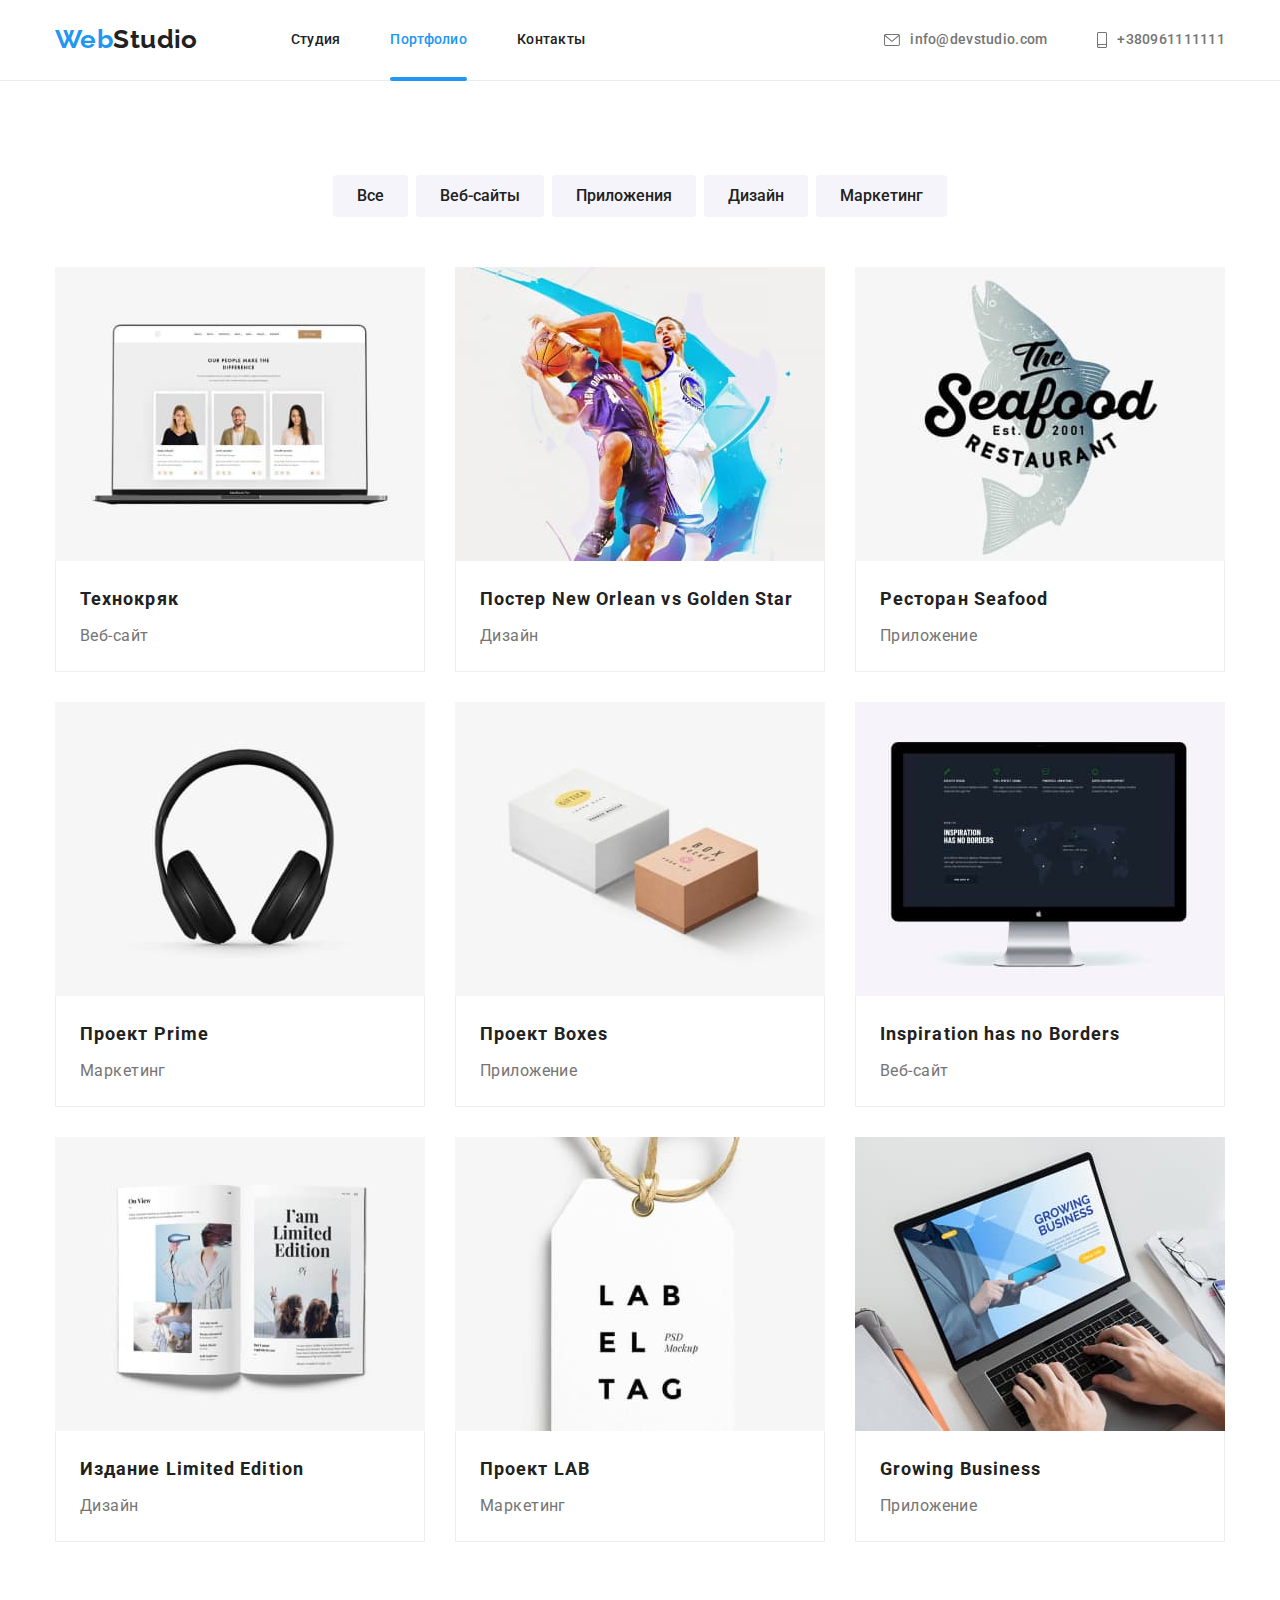
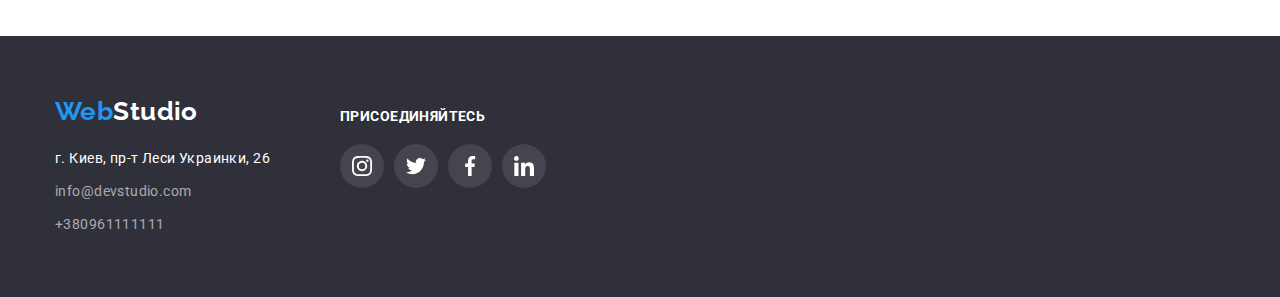
==== portfolio.html @ 21a15780 "add line-nav" ====
<!DOCTYPE html>
<html lang="ru">
<head>
    <meta charset="UTF-8">
    <meta http-equiv="X-UA-Compatible" content="IE=edge">
    <meta name="viewport" content="width=device-width, initial-scale=1.0">
    <title>Portfolio</title>
    <link rel="preconnect" href="https://fonts.gstatic.com">
    <link href="https://fonts.googleapis.com/css2?family=Raleway:wght@700&family=Roboto:wght@400;500;700;900&display=swap" rel="stylesheet">
    <link rel="stylesheet" href="https://cdnjs.cloudflare.com/ajax/libs/modern-normalize/1.0.0/modern-normalize.min.css">
    <link rel="stylesheet" href="./css/styles.css">
</head>
<body>
    <header class="header">
        <div class="container">
            <nav class="navigation">
                <!--Logo section-->
                <a class="logotype link" href="./index.html"><span class="logo-item">Web</span>Studio</a>
                <!--Navigation-->
                <ul class="navigation-list list">
                    <li class="navigation-item">
                        <a class="navigation-link link" href="./index.html">Студия</a>
                    </li>
                    <li class="navigation-item">
                        <a class="navigation-link-current link" href="./portfolio.html">Портфолио</a>
                    </li>
                    <li class="navigation-item">
                        <a class="navigation-link link" href="#">Контакты</a>
                    </li>
                </ul>
            </nav>
            <ul class="contact-list list">
                <li class="contact-link"> <a class="contact-item link" href="mailto:info@devstudio.com">
                        <svg class="contact-mail">
                            <use href="./images/icons/sprite.svg#icon-envelope"></use>
                        </svg>
                        info@devstudio.com</a>
                <li class="contact-link"> <a class="contact-item link" href="tel:+380961111111">
                        <svg class="contact-tel">
                            <use href="./images/icons/sprite.svg#icon-smartphone"></use>
                        </svg>
                        +380961111111</a> </li>
                </li>
            </ul>
        </div>
    </header>
    <main>
        <!--portfolio Main section-->
        <section class="portfolio">
            <div class="container">
                <h1 class="visually-hidden">filter-button</h1>
                <ul class="list-portfolio-buttons list">
                    <li class="portfolio-buttons-items"><button class="portfolio-button" type="button">Все</button></li>
                    <li class="portfolio-buttons-items"><button class="portfolio-button"
                            type="button">Веб-сайты</button></li>
                    <li class="portfolio-buttons-items"><button class="portfolio-button"
                            type="button">Приложения</button></li>
                    <li class="portfolio-buttons-items"><button class="portfolio-button" type="button">Дизайн</button>
                    </li>
                    <li class="portfolio-buttons-items"><button class="portfolio-button"
                            type="button">Маркетинг</button></li>
                </ul>
                <ul class="list-portfolio-images list">
                    <li class="list-portfolio-images-items link"><a class="link" href=""><img class="portfolio-image"
                                src="./images/portfolio/portfolio1.jpg" alt="Технокряк">
                            <div class="portfolio-content">
                                <h2 class="portfolio-images-title">Технокряк</h2>
                                <p class="portfolio-image-description">Веб-сайт</p>
                            </div>
                        </a>
                    </li>
                    <li class="list-portfolio-images-items link"><a class="link" href=""><img class="portfolio-image"
                                src="./images/portfolio/portfolio2.jpg" alt="Постер New Orlean">
                            <div class="portfolio-content">
                                <h2 class="portfolio-images-title">Постер New Orlean vs Golden Star</h2>
                                <p class="portfolio-image-description">Дизайн</p>
                            </div>
                        </a>
                    </li>
                    <li class="list-portfolio-images-items link"><a class="link" href=""><img class="portfolio-image"
                                src="./images/portfolio/portfolio3.jpg" alt="Ресторан Seafood">
                            <div class="portfolio-content">
                                <h2 class="portfolio-images-title">Ресторан Seafood</h2>
                                <p class="portfolio-image-description">Приложение</p>
                            </div>
                        </a>
                    </li>
                    <li class="list-portfolio-images-items link"><a class="link" href=""><img class="portfolio-image"
                                src="./images/portfolio/portfolio4.jpg" alt="Проект Prime">
                            <div class="portfolio-content">
                                <h2 class="portfolio-images-title">Проект Prime</h2>
                                <p class="portfolio-image-description">Маркетинг</p>
                            </div>
                        </a>
                    </li>
                    <li class="list-portfolio-images-items link"><a class="link" href=""><img class="portfolio-image"
                                src="./images/portfolio/portfolio5.jpg" alt="Проект Boxes">
                            <div class="portfolio-content">
                                <h2 class="portfolio-images-title">Проект Boxes</h2>
                                <p class="portfolio-image-description">Приложение</p>
                            </div>
                        </a>
                    </li>
                    <li class="list-portfolio-images-items link"><a class="link" href=""><img class="portfolio-image"
                                src="./images/portfolio/portfolio6.jpg" alt="Inspiration has no Borders">
                            <div class="portfolio-content">
                                <h2 class="portfolio-images-title">Inspiration has no Borders</h2>
                                <p class="portfolio-image-description">Веб-сайт</p>
                            </div>
                        </a>
                    </li>
                    <li class="list-portfolio-images-items link"><a class="link" href=""><img class="portfolio-image"
                                src="./images/portfolio/portfolio7.jpg" alt="Издание Limited Edition">
                            <div class="portfolio-content">
                                <h2 class="portfolio-images-title">Издание Limited Edition</h2>
                                <p class="portfolio-image-description">Дизайн</p>
                            </div>
                        </a>
                    </li>
                    <li class="list-portfolio-images-items link"><a class="link" href=""><img class="portfolio-image"
                                src="./images/portfolio/portfolio8.jpg" alt="Проект LAB">
                            <div class="portfolio-content">
                                <h2 class="portfolio-images-title">Проект LAB</h2>
                                <p class="portfolio-image-description">Маркетинг</p>
                            </div>
                        </a>
                    </li>
                    <li class="list-portfolio-images-items link"><a class="link" href=""><img class="portfolio-image"
                                src="./images/portfolio/portfolio9.jpg" alt="Growing Business">
                            <div class="portfolio-content">
                                <h2 class="portfolio-images-title">Growing Business</h2>
                                <p class="portfolio-image-description">Приложение</p>
                            </div>
                        </a>
                    </li>
                </ul>
            </div>
        </section>
    </main>
    <!--portfolio contact footer section-->
    <footer class="contact-footer">
        <div class="container">
            <div class="contact-address">
                <a class="footer-logotype link" href="./index.html"><span class="logo-item">Web</span>Studio</a>
                <address class="address">
                    <ul class="contact-footer-list list">
                        <li class="contact-footer-item"><a class="contact-footer-link link"
                                href="https://goo.gl/maps/Lhu3DwiovZqrXFvk8">г. Киев, пр-т Леси Украинки, 26</a></li>
                        <li class="contact-footer-item"><a class="contact-footer-link2 link"
                                href="mailto:info@devstudio.com">info@devstudio.com</a></li>
                        <li class="contact-footer-item"><a class="contact-footer-link2 link"
                                href="tel:+380961111111">+380961111111</a>
                        </li>
                    </ul>
                </address>
            </div>
            <div class="social-connect">
                <h2 class="connect-to-us">присоединяйтесь</h2>
                <ul class="social-icons list">
                    <li class="social-icons-item">
                        <a href="" class="social-icons-link footer-link" target="_blank" rel="noopener noreferrer">
                            <svg class="social-icons-svg social-footer-svg">
                                <use href="./images/icons/sprite.svg#icon-instagram"></use>
                            </svg>
                        </a>
                    </li>
                    <li class="social-icons-item">
                        <a href="" class="social-icons-link footer-link" target="_blank" rel="noopener noreferrer">
                            <svg class="social-icons-svg social-footer-svg">
                                <use href="./images/icons/sprite.svg#icon-twitter"></use>
                            </svg>
                        </a>
                    </li>
                    <li class="social-icons-item">
                        <a href="" class="social-icons-link footer-link" target="_blank" rel="noopener noreferrer">
                            <svg class="social-icons-svg social-footer-svg">
                                <use href="./images/icons/sprite.svg#icon-facebook"></use>
                            </svg>
                        </a>
                    </li>
                    <li class="social-icons-item">
                        <a href="" class="social-icons-link footer-link" target="_blank" rel="noopener noreferrer">
                            <svg class="social-icons-svg social-footer-svg">
                                <use href="./images/icons/sprite.svg#icon-linkedin"></use>
                            </svg>
                        </a>
                    </li>
                </ul>
            </div>
        </div>
    </footer>
</body>
</html>
---- css/styles.css ----
:root {
  --main-font: "Roboto", sans-serif;
  --secondary-font: "Raleway", sans-serif;
  --main-color: #757575;
  --secondary-color: #212121;
  --accent-color: #2196f3;
  --accent-color-secondary: #ffffff;
  --background-color: #2f303a;
  --background-color-secondary: #f5f4fa;
  --icons-color: #afb1b8;
}
h1,
h2,
h3,
h4,
h5,
h6,
p {
  margin: 0;
}
img {
  display: block;
}
ul {
  margin: 0;
  padding: 0;
}
.list {
  list-style: none;
}
.link {
  text-decoration: none;
}
.address {
  font-style: normal;
  margin-top: 20px;
}
.container {
  width: 1200px;
  padding-left: 15px;
  padding-right: 15px;
  text-align: center;
  margin-right: auto;
  margin-left: auto;
}
body {
  font-family: var(--main-font);
  font-size: 14px;
  letter-spacing: 0.03em;
}
/*=============HEADER============*/
.header {
  margin-bottom: 0px;
  border-bottom: 1px solid #ececec;
}
.header .container {
  display: flex;
  align-items: center;
}
.navigation {
  background: var(--accent-color-secondary);
  display: flex;
  align-items: center;
}
.logotype {
  font-family: var(--secondary-font);
  font-weight: bold;
  font-size: 26px;
  line-height: 1.19;
  color: var(--secondary-color);
  padding-top: 24px;
  padding-bottom: 25px;
  margin-right: 93px;
  display: block;
}
.logo-item {
  color: var(--accent-color);
}
.navigation-list {
  display: flex;
  align-items: center;
}
.navigation-item:not(:last-child) {
  margin-right: 50px;
}
.navigation-link {
  font-weight: 500;
  font-size: 14px;
  line-height: 1.14;
  letter-spacing: 0.02em;
  color: var(--secondary-color);
  padding-top: 32px;
  padding-bottom: 32px;
  display: block;
}
.navigation-link-current {
  font-weight: 500;
  font-size: 14px;
  line-height: 1.14;
  letter-spacing: 0.02em;
  color: var(--accent-color);
  padding-top: 32px;
  padding-bottom: 32px;
  display: block;
}
.navigation-link-current {
  position: relative;
  /* color: var(--accent-color); */
}
.navigation-link-current::after {
  content: "";
  display: block;
  width: 100%;
  height: 4px;
  border-radius: 2px;
  background-color: var(--accent-color);
  bottom: -1px;
  position: absolute;
}
.navigation-link:hover,
.navigation-link:focus {
  color: var(--accent-color);
}
.contact-list {
  display: flex;
  align-items: center;
  margin-left: auto;
}
.contact-link:not(:last-child) {
  margin-right: 50px;
}
.contact-item {
  display: flex;
  align-items: center;
  font-weight: 500;
  font-size: 14px;
  line-height: 1.14;
  letter-spacing: 0.02em;
  color: var(--main-color);
  padding-top: 32px;
  padding-bottom: 32px;
}
.contact-item:hover,
.contact-item:focus {
  color: var(--accent-color);
}
.contact-mail {
  width: 16px;
  height: 12px;
  fill: currentColor;
  margin-right: 10px;
}
.contact-tel {
  width: 10px;
  height: 16px;
  fill: currentColor;
  margin-right: 10px;
}
/*=============END-HEADER============*/
/*=============OFFER============*/

.offer-section {
  background: var(--background-color);
  padding-top: 200px;
  padding-bottom: 200px;
  max-width: 1600px;
  min-height: 600px;
  margin-left: auto;
  margin-right: auto;
  background-image: linear-gradient(
      to top,
      rgba(47, 48, 58, 0.4),
      rgba(47, 48, 58, 0.4)
    ),
    url(../images/hero-image.jpg);
  background-repeat: no-repeat, no-repeat;
  background-size: cover, cover;
}
.offer-section .container {
  display: flex;
  flex-direction: column;
  justify-content: center;
  align-items: center;
}
.offer-section-title {
  font-weight: 900;
  font-size: 44px;
  line-height: 1.36;
  letter-spacing: 0.06em;
  text-transform: uppercase;
  color: var(--accent-color-secondary);
  max-width: 696px;
  text-align: center;
  margin-bottom: 30px;
}
.order-button {
  min-width: 200px;
  min-height: 50px;
  padding: 10px 32px;
  font-weight: bold;
  font-size: 16px;
  line-height: 1.875;
  letter-spacing: 0.06em;
  color: var(--accent-color-secondary);
  background: var(--accent-color);
  box-shadow: 0px 4px 4px rgba(0, 0, 0, 0.15);
  border-radius: 4px;
  border-color: transparent;
  cursor: pointer;
}
.order-button:hover,
.order-bytton:focus {
  background: var(--accent-color);
  box-shadow: 0px 4px 4px rgba(0, 0, 0, 0.15);
  border-radius: 4px;
  border-color: transparent;
  cursor: pointer;
}
/*=============END-OFFER============*/
/*=============DETAILS============*/
.details-section {
  padding-top: 94px;
  padding-bottom: 94px;
}
.visually-hidden {
  position: absolute !important;
  clip: rect(1px 1px 1px 1px);
  clip: rect(1px, 1px, 1px, 1px);
  padding: 0 !important;
  border: 0 !important;
  height: 1px !important;
  width: 1px !important;
  overflow: hidden;
}
.details-section-list {
  display: flex;
  align-items: center;
  text-align: left;
  justify-content: center;
  margin: -15px;
}
.details-section-item {
  flex-basis: calc((100% - 4 * 30px) / 4);
  margin: 15px;
}
.details-section-title {
  font-weight: bold;
  font-size: 14px;
  line-height: 1.14;
  text-transform: uppercase;
  color: var(--secondary-color);
  margin-bottom: 10px;
}
.details-section-description {
  width: 270px;
  height: 75px;
  font-weight: normal;
  font-size: 14px;
  line-height: 1.71;
  text-transform: none;
  color: var(--main-color);
}
.details-icon {
  display: flex;
  align-items: center;
  justify-content: center;
  background-color: var(--background-color-secondary);
  margin-bottom: 30px;
  border-radius: 4px;
  height: 120px;
}
.details-icon-svg {
  width: 70px;
  height: 70px;
  fill: currentColor;
}
/*=============END-DETAILS============*/
/*=============WHAT-WE-DO============*/
.what-we-do {
  padding-bottom: 94px;
}
.what-we-do-title {
  font-weight: bold;
  font-size: 36px;
  line-height: 1.16;
  color: var(--secondary-color);
  margin-bottom: 50px;
}
.what-we-do-title-list {
  display: flex;
  align-items: center;
  justify-content: center;
  margin: -15px;
}
.what-we-do-item {
  margin: 15px;
  flex-basis: calc((100% - 3 * 30px) / 3);
}
.what-we-do-image {
  width: 370px;
  height: 294px;
}
/*=============END-WHAT-WE-DO============*/
/*=============OURTEAM============*/
.ourteam {
  background: var(--background-color-secondary);
  padding-top: 94px;
  padding-bottom: 94px;
}
.ourteam-main-title {
  font-weight: bold;
  font-size: 36px;
  line-height: 1.16;
  color: var(--secondary-color);
  margin-bottom: 50px;
}
.ourteam-list {
  display: flex;
  align-items: center;
  justify-content: center;
  margin: -15px;
}
.ourteam-list-item {
  flex-basis: calc((100% - 4 * 30px) / 4);
  margin: 15px;
  box-shadow: 0px 1px 3px rgba(0, 0, 0, 0.12), 0px 1px 1px rgba(0, 0, 0, 0.14),
    0px 2px 1px rgba(0, 0, 0, 0.2);
  border-radius: 0px 0px 4px 4px;
}
.ourteam-content {
  padding: 30px 10px 32px 10px;
  background: #ffffff;
}
.ourteam-title {
  font-style: normal;
  font-weight: 500;
  font-size: 16px;
  line-height: 1.18;
  color: var(--secondary-color);
  text-align: center;
  margin-bottom: 10px;
}
.ourteam-image {
  width: 270px;
  height: 260px;
}
.ourteam-description {
  font-weight: normal;
  font-size: 16px;
  line-height: 1.18;
  color: var(--main-color);
  text-align: center;
  margin-bottom: 30px;
}
.social-icons {
  display: inline-flex;
}
.social-icons-svg {
  width: 20px;
  height: 20px;
  fill: var(--icons-color);
}
.social-icons-item:not(:last-child) {
  margin-right: 10px;
}
.social-icons-link:hover .social-icons-svg,
.social-icons-link:focus .social-icons-svg {
  fill: var(--accent-color-secondary);
}
.social-icons-link:hover,
.social-icons-link:focus {
  background-color: var(--accent-color);
}
.social-icons-link {
  display: flex;
  align-items: center;
  justify-content: center;
  width: 44px;
  height: 44px;
  border-radius: 50%;
  background-color: var(--accent-color-secondary);
}
/*=============END-OURTEAM============*/
/* ============CLIENTS=========== */
.client-section {
  padding-top: 94px;
  padding-bottom: 94px;
}
.client-list {
  display: flex;
  align-items: center;
  justify-content: center;
}
.client-title {
  font-size: 36px;
  line-height: 1.17;
  text-align: center;
  justify-content: center;
  letter-spacing: 0.03em;
  color: var(--secondary-color);
  margin-bottom: 50px;
}
.client-item {
  width: 170px;
  height: 92px;
  flex-basis: calc(100% - 6 * 30px) / 6;
}
.client-link {
  display: flex;
  justify-content: center;
  align-items: center;
  border: 1px solid #afb1b8;
  border-radius: 4px;
  width: 100%;
  height: 100%;
}
.client-icons-svg {
  width: 106px;
  height: 60px;
  fill: #afb1b8;
}
.client-link:hover,
.client-link:focus {
  border-color: var(--accent-color);
}
.client-item:not(:last-child) {
  margin-right: 30px;
}
.client-link:hover .client-icons-svg,
.client-link:focus .client-icons-svg {
  fill: var(--accent-color);
}

/* ===========END-CLIENTS=========== */
/*=============CONTACT-FOOTER===========*/
.contact-footer .container {
  display: flex;
  text-align: left;
}
.contact-footer {
  background: var(--background-color);
  padding-top: 60px;
  padding-bottom: 60px;
}
.footer-logotype {
  font-family: Raleway;
  font-weight: bold;
  font-size: 26px;
  line-height: 1.19;
  color: var(--accent-color-secondary);
  margin-bottom: 20px;
}
.contact-footer-item:not(:last-child) {
  margin-bottom: 9px;
}
.contact-footer-link {
  font-weight: normal;
  font-size: 14px;
  line-height: 1.71;
  color: var(--accent-color-secondary);
}
.contact-footer-link2 {
  font-weight: normal;
  font-size: 14px;
  line-height: 1.71;
  color: rgba(255, 255, 255, 0.6);
}
.social-connect {
  margin-left: 70px;
}
.connect-to-us {
  text-transform: uppercase;
  color: var(--accent-color-secondary);
  margin-bottom: 20px;
  margin-top: 12px;
  font-size: 14px;
  line-height: 1.15;
  letter-spacing: 0.03em;
  text-transform: uppercase;
}
.footer-link {
  background-color: rgba(255, 255, 255, 0.1);
}
.social-footer-svg {
  fill: var(--accent-color-secondary);
}
/*=============END-CONTACT-FOOTER===========*/
/*=============PORTFOLIO-BUTTON===========*/
.portfolio {
  padding-top: 94px;
  padding-bottom: 94px;
}
.list-portfolio-buttons {
  display: flex;
  align-items: center;
  justify-content: center;
  margin-bottom: 50px;
}
.portfolio-buttons-items:not(:last-child) {
  margin-right: 8px;
}
.portfolio-button {
  min-width: 73px;
  min-height: 38px;
  padding: 6px 22px;
  font-weight: 500;
  font-size: 16px;
  line-height: 1.625;
  color: var(--secondary-color);
  background: var(--background-color-secondary);
  border-radius: 4px;
  border-color: transparent;
  cursor: pointer;
}
.portfolio-button:hover,
.portfolio-button:focus {
  font-weight: 500;
  font-size: 16px;
  line-height: 1.625;
  color: var(--accent-color-secondary);
  background: var(--accent-color);
  box-shadow: 0px 3px 1px rgba(0, 0, 0, 0.1), 0px 1px 2px rgba(0, 0, 0, 0.08),
    0px 2px 2px rgba(0, 0, 0, 0.12);
  border-radius: 4px;
}
/*=============END-PORTFOLIO-BUTTON===========*/
/*=============PORTFOLIO-IMAGES===========*/
.list-portfolio-images {
  display: flex;
  box-sizing: border-box;
  flex-wrap: wrap;
  align-items: center;
  margin-top: -30px;
  margin-left: -30px;
}
.portfolio-content {
  text-align: left;
  padding-top: 20px;
  padding-right: 24px;
  padding-left: 24px;
  padding-bottom: 20px;
  display: inline-block;
  border: 1px solid #eeeeee;
  border-top: none;
  width: 370px;
}
.list-portfolio-images-items {
  flex-basis: calc((100% - 3 * 30px) / 3);
  margin-top: 30px;
  margin-left: 30px;
}
.list-portfolio-images-items:hover,
.list-portfolio-images-items:focus {
  box-shadow: 0px 1px 1px rgba(0, 0, 0, 0.12), 0px 4px 4px rgba(0, 0, 0, 0.06),
    1px 4px 6px rgba(0, 0, 0, 0.16);
}
.portfolio-image {
  width: 370px;
  height: 294px;
}
.portfolio-images-title {
  font-weight: bold;
  font-size: 18px;
  line-height: 2;
  letter-spacing: 0.06em;
  color: var(--secondary-color);
  margin-bottom: 4px;
}
.portfolio-image-description {
  font-weight: normal;
  font-size: 16px;
  line-height: 1.875;
  color: var(--main-color);
}
/*=============END-PORTFOLIO-IMAGES===========*/
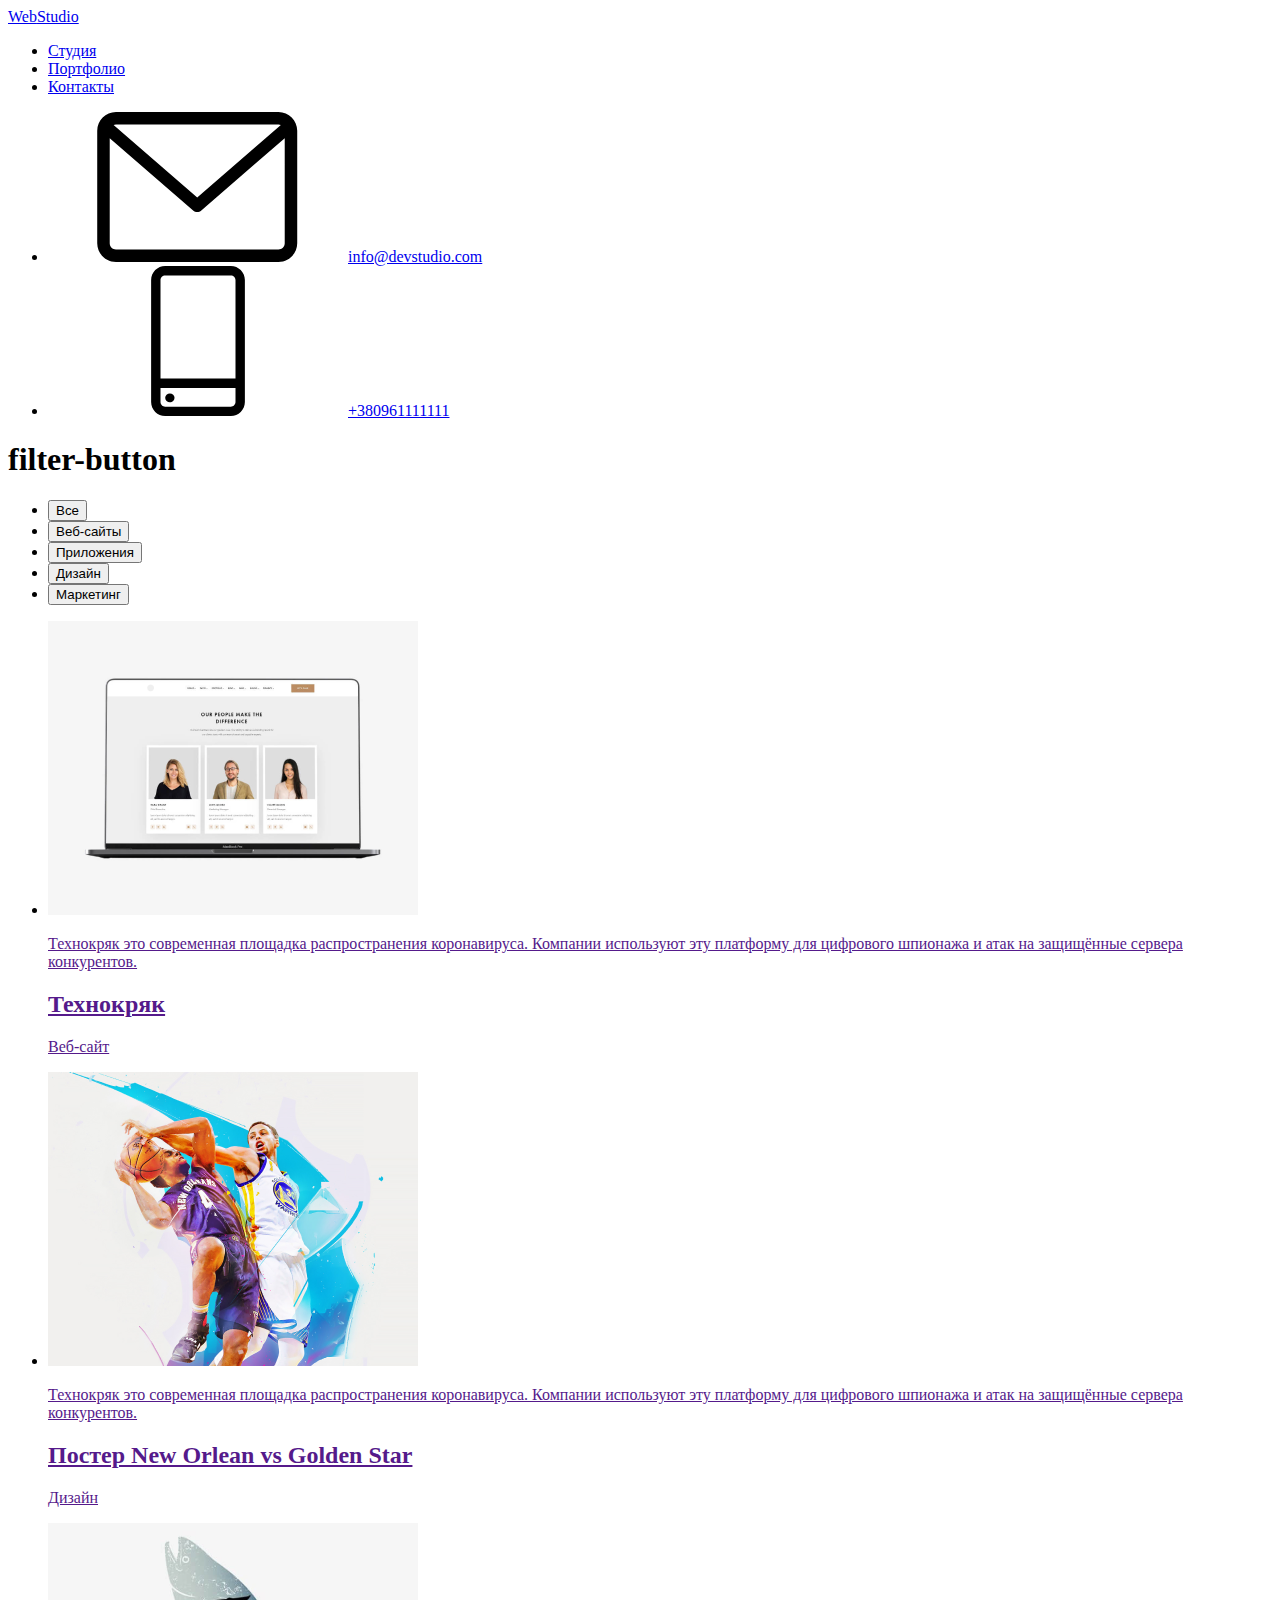
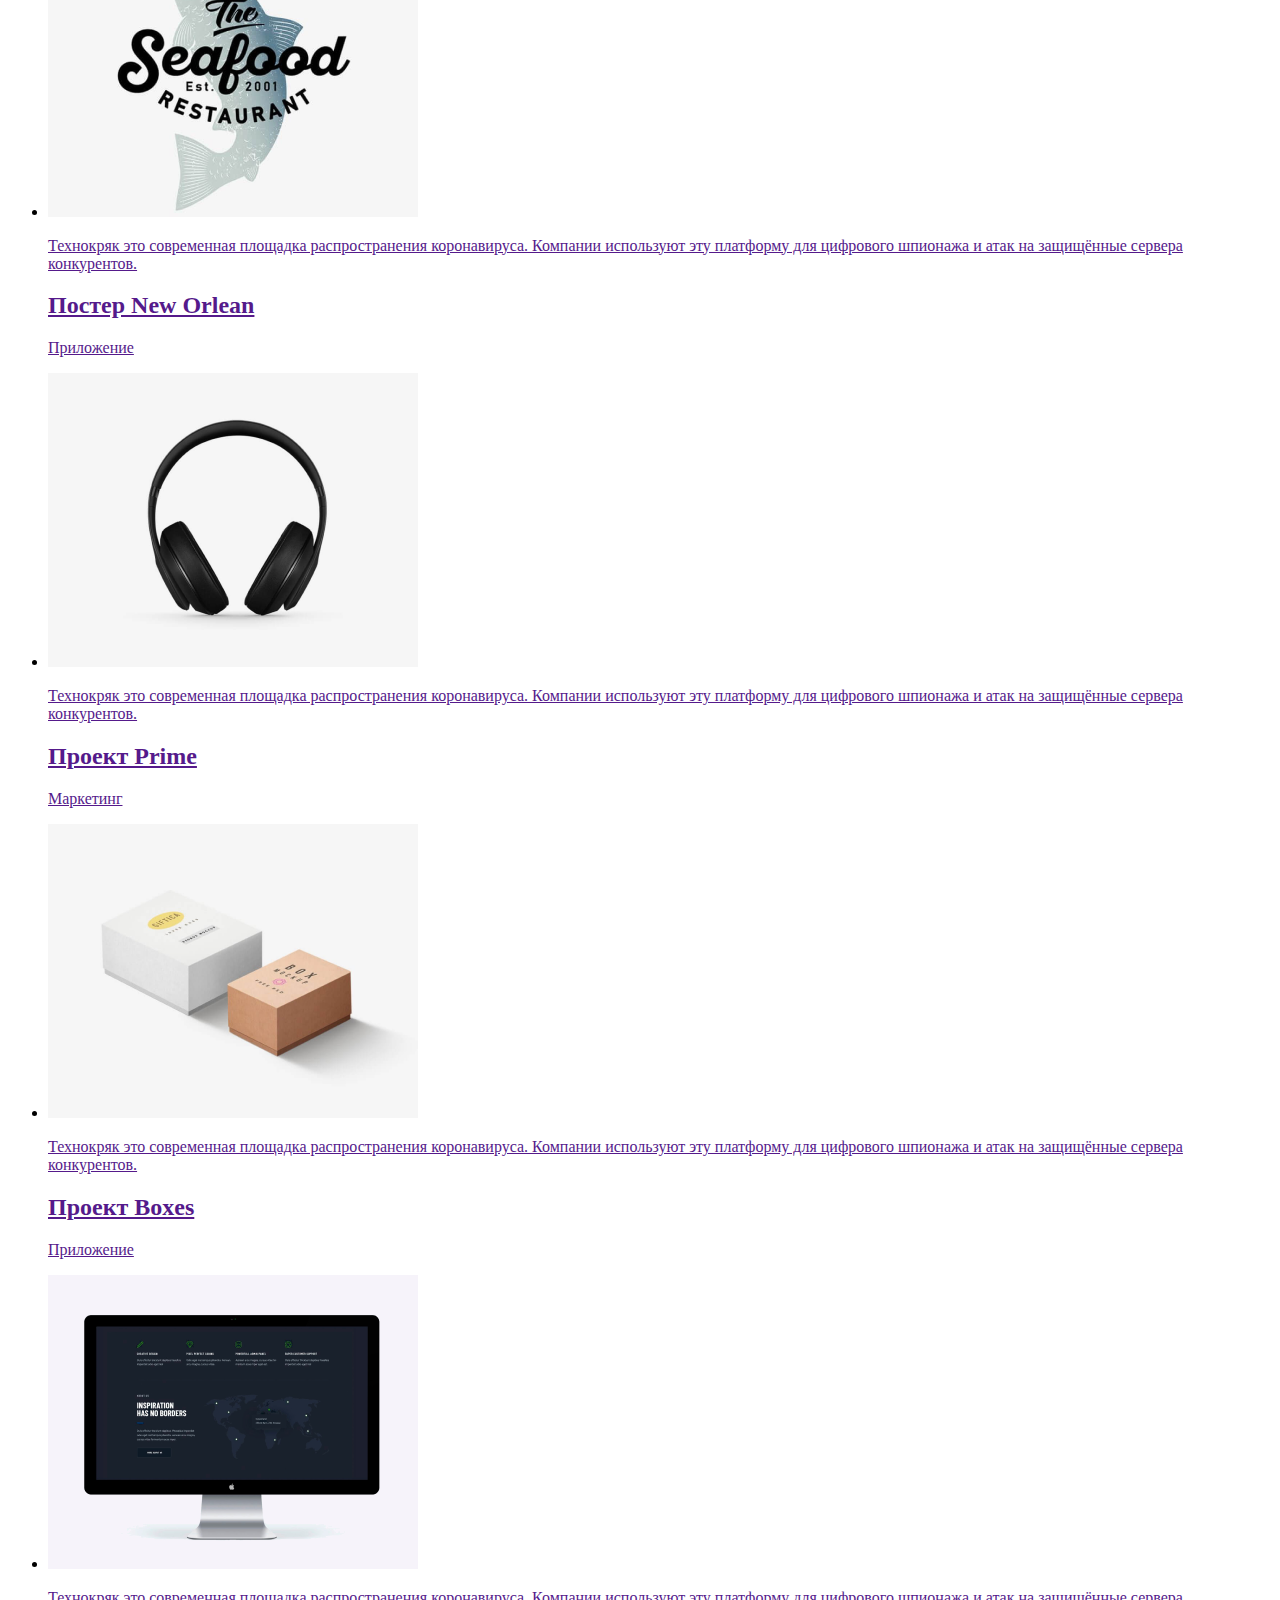
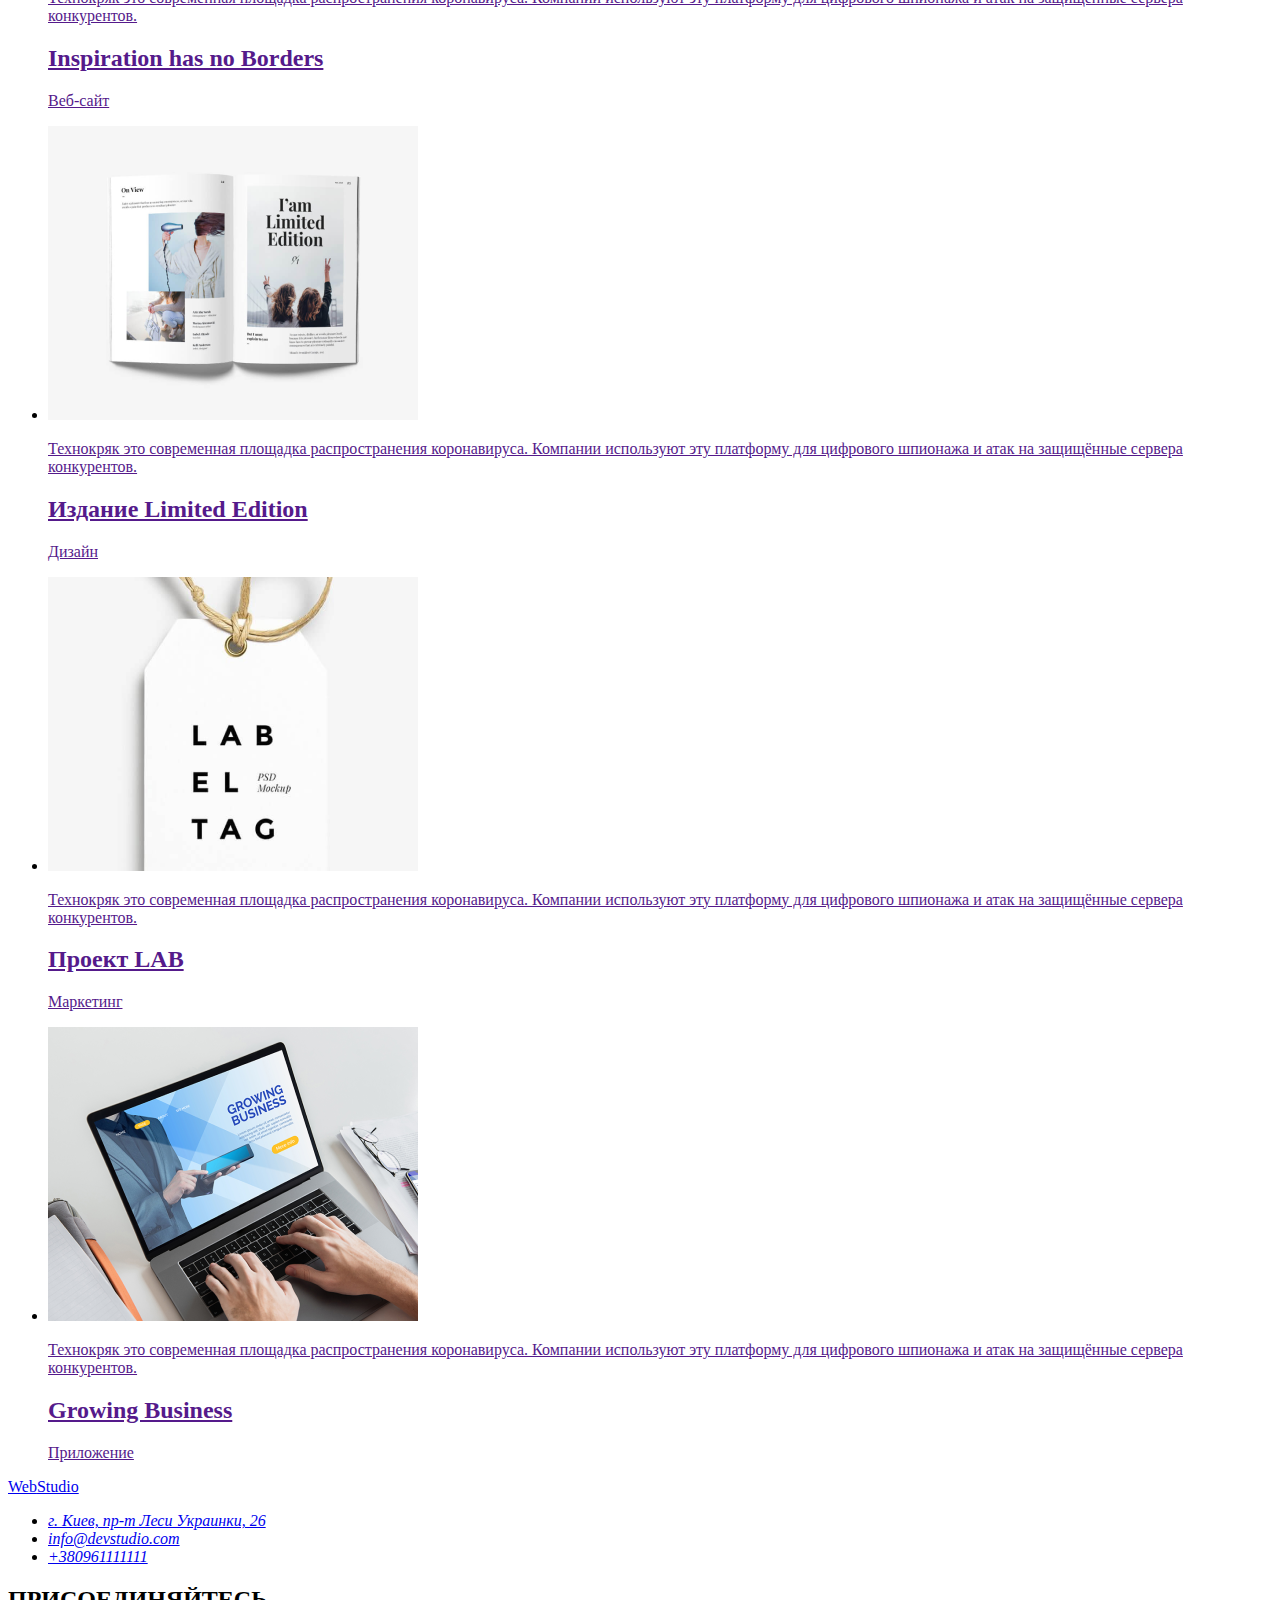
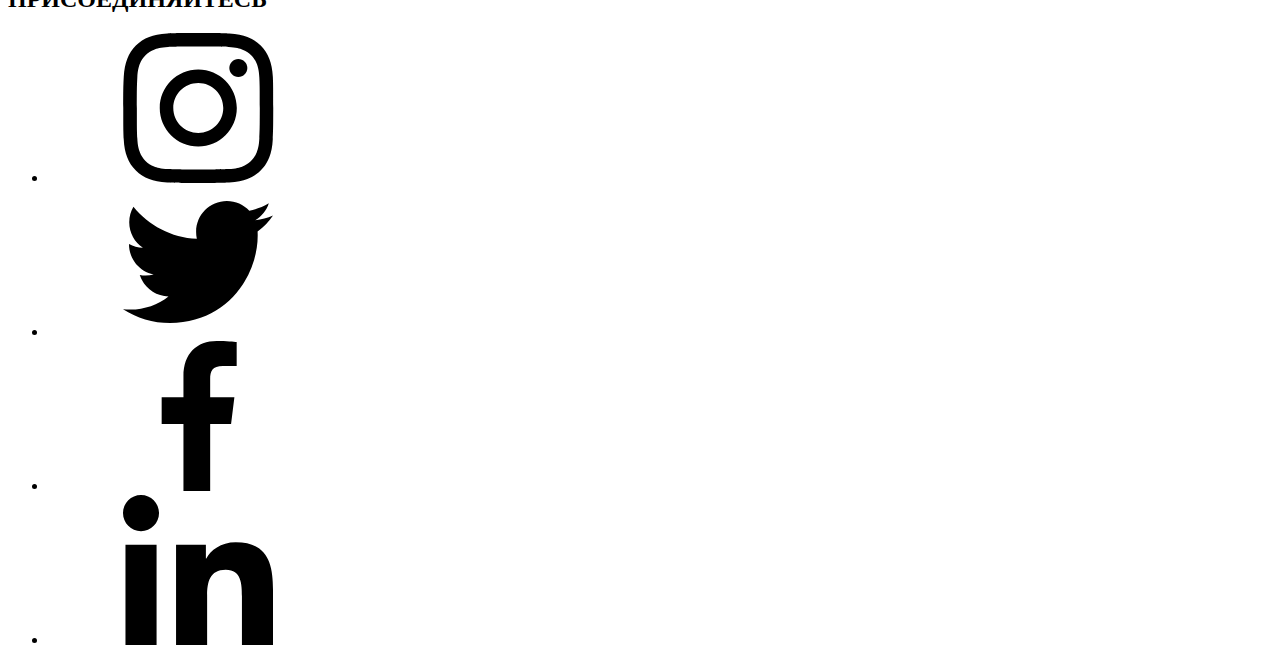
==== commit 515741c2: "finish" ====
--- a/portfolio.html
+++ b/portfolio.html
@@ -1,193 +1,251 @@
 <!DOCTYPE html>
-<html lang="ru">
-<head>
-    <meta charset="UTF-8">
-    <meta http-equiv="X-UA-Compatible" content="IE=edge">
-    <meta name="viewport" content="width=device-width, initial-scale=1.0">
-    <title>Portfolio</title>
-    <link rel="preconnect" href="https://fonts.gstatic.com">
-    <link href="https://fonts.googleapis.com/css2?family=Raleway:wght@700&family=Roboto:wght@400;500;700;900&display=swap" rel="stylesheet">
-    <link rel="stylesheet" href="https://cdnjs.cloudflare.com/ajax/libs/modern-normalize/1.0.0/modern-normalize.min.css">
-    <link rel="stylesheet" href="./css/styles.css">
-</head>
-<body>
-    <header class="header">
-        <div class="container">
-            <nav class="navigation">
-                <!--Logo section-->
-                <a class="logotype link" href="./index.html"><span class="logo-item">Web</span>Studio</a>
-                <!--Navigation-->
-                <ul class="navigation-list list">
-                    <li class="navigation-item">
-                        <a class="navigation-link link" href="./index.html">Студия</a>
-                    </li>
-                    <li class="navigation-item">
-                        <a class="navigation-link-current link" href="./portfolio.html">Портфолио</a>
-                    </li>
-                    <li class="navigation-item">
-                        <a class="navigation-link link" href="#">Контакты</a>
-                    </li>
-                </ul>
-            </nav>
-            <ul class="contact-list list">
-                <li class="contact-link"> <a class="contact-item link" href="mailto:info@devstudio.com">
-                        <svg class="contact-mail">
-                            <use href="./images/icons/sprite.svg#icon-envelope"></use>
-                        </svg>
-                        info@devstudio.com</a>
-                <li class="contact-link"> <a class="contact-item link" href="tel:+380961111111">
-                        <svg class="contact-tel">
-                            <use href="./images/icons/sprite.svg#icon-smartphone"></use>
-                        </svg>
-                        +380961111111</a> </li>
+<html lang="en">
+    <head>
+        <meta charset="UTF-8">
+        <meta name="viewport" content="width=device-width, initial-scale=1.0">
+        <title>Portfolio</title>
+        <link rel="preconnect" href="https://fonts.gstatic.com">
+        <link href="https://fonts.googleapis.com/css2?family=Raleway:wght@700&family=Roboto:wght@400;500;700;900&display=swap"
+            rel="stylesheet">
+            <link rel="stylesheet" href="https://cdnjs.cloudflare.com/ajax/libs/modern-normalize/1.0.0/modern-normalize.min.css" integrity="sha512-ISS7cAi1PEhQ8jnbJpJZMd29NlhNj4AWYyLOSp2CE/CsHxTCu+r+t0D2yoJudVrd0/8fTVPUVDzY5Tvli75u/g==" crossorigin="anonymous" />
+        <link rel="stylesheet" href="./CSS/styles.css">
+    </head>
+    <body>
+        <header class="header">
+                <div class="container">
+                <nav class="navigation">
+                    <!--portfolio Logo section-->
+            <a class="logotype link" href="./index.html" target="_blank"><span class="logo-item">Web</span>Studio</a>
+            <!--Navigation-->
+            <ul class="navigation-list list">
+                <li class="navigation-item">
+                    <a class="navigation-link link" href="./index.html">Студия</a>
+                </li>
+                <li class="navigation-item">
+                    <a class="navigation-link-current link" href="./portfolio.html">Портфолио</a>
+                </li>
+                <li class="navigation-item">
+                    <a class="navigation-link link" href="#">Контакты</a>
                 </li>
             </ul>
-        </div>
-    </header>
-    <main>
-        <!--portfolio Main section-->
-        <section class="portfolio">
+            </nav>
+            <ul class="contactlist list">
+                <li class="contact-link"> <a class="contact-item link" href="mailto:info@devstudio.com">
+                        <svg class="social-mail">
+                            <use href="./images/symbol.svg#icon-mail">
+                            </use>
+                        </svg>info@devstudio.com</a> </li>
+            
+                <li class="contact-link"> <a class="contact-item link" href="tel:+380961111111">
+                        <svg class="social-tel">
+                            <use href="./images/symbol.svg#icon-phone">
+                            </use>
+                        </svg>+380961111111</a> </li>
+            </ul>
+            </div>
+        </header >
+        <main>
+            <!--portfolio Main section-->
+            <section class="portfolio">
+                <div class="container">
+                    <h1 class="visually-hidden">filter-button</h1>
+                    <ul class="list-portfolio-buttons list">
+                        <li class="portfolio-buttons-items"><button class="portfolio-button" type="button">Все</button></li>
+                        <li class="portfolio-buttons-items"><button class="portfolio-button" type="button">Веб-сайты</button></li>
+                        <li class="portfolio-buttons-items"><button class="portfolio-button" type="button">Приложения</button></li>
+                        <li class="portfolio-buttons-items"><button class="portfolio-button" type="button">Дизайн</button></li>
+                        <li class="portfolio-buttons-items"><button class="portfolio-button" type="button">Маркетинг</button></li>
+                    </ul>                     
+                    <ul class="list-portfolio-images list">
+                                    <li class="list-portfolio-images-items link">
+                            <a class="portfolio-list-link link" href="">
+                                <div class="portfolio-list-images-wrapper">
+                                            <img class="portfolio-image" src="./images/pimg/img1.png" alt="Технокряк">
+                                                <p class="overlay">Технокряк это современная площадка распространения коронавируса. Компании используют эту платформу для цифрового
+                                                шпионажа и атак на защищённые сервера конкурентов.</p>
+                                </div>
+                                <div class="portfolio-content">
+                                    <h2 class="portfolio-images-title">Технокряк</h2>
+                                    <p class="portfolio-image-description">Веб-сайт</p>
+                                </div>
+                            </a>
+                        </li>
+                        <li class="list-portfolio-images-items link">
+                            <a class="portfolio-list-link link" href="">
+                                <div class="portfolio-list-images-wrapper">
+                                <img class="portfolio-image" src="./images/pimg/img2.png"
+                                    alt="Постер New Orlean">
+                                    <p class="overlay">Технокряк это современная площадка распространения коронавируса. Компании используют эту платформу
+                                        для цифрового
+                                        шпионажа и атак на защищённые сервера конкурентов.</p>
+                                    </div>
+                                <div class="portfolio-content">
+                                    <h2 class="portfolio-images-title">Постер New Orlean vs Golden Star</h2>
+                                    <p class="portfolio-image-description">Дизайн</p>
+                                </div>
+                            </a>
+                        </li>
+                        <li class="list-portfolio-images-items link">
+                            <a class="portfolio-list-link link" href="">
+                                <div class="portfolio-list-images-wrapper">
+                                <img class="portfolio-image" src="./images/pimg/img3.png"
+                                    alt="Постер New Orlean">
+                                    <p class="overlay">Технокряк это современная площадка распространения коронавируса. Компании используют эту платформу
+                                        для цифрового
+                                        шпионажа и атак на защищённые сервера конкурентов.</p>
+                                    </div>
+                                <div class="portfolio-content">
+                                    <h2 class="portfolio-images-title">Постер New Orlean</h2>
+                                    <p class="portfolio-image-description">Приложение</p>
+                                </div>
+                            </a>
+                        </li>
+                        <li class="list-portfolio-images-items link">
+                            <a class="portfolio-list-link link" href="">
+                                <div class="portfolio-list-images-wrapper">
+                                <img class="portfolio-image" src="./images/pimg/img4.png"
+                                    alt="Проект Prime">
+                                    <p class="overlay">Технокряк это современная площадка распространения коронавируса. Компании используют эту платформу
+                                        для цифрового
+                                        шпионажа и атак на защищённые сервера конкурентов.</p>
+                                    </div>
+                                <div class="portfolio-content">
+                                    <h2 class="portfolio-images-title">Проект Prime</h2>
+                                    <p class="portfolio-image-description">Маркетинг</p>
+                                </div>
+                            </a>
+                        </li>
+                        <li class="list-portfolio-images-items link">
+                            <a class="portfolio-list-link link" href="">
+                                <div class="portfolio-list-images-wrapper">
+                                <img class="portfolio-image" src="./images/pimg/img5.png"
+                                    alt="Проект Boxes">
+                                    <p class="overlay">Технокряк это современная площадка распространения коронавируса. Компании используют эту платформу
+                                        для цифрового
+                                        шпионажа и атак на защищённые сервера конкурентов.</p>
+                                    </div>
+                                <div class="portfolio-content">
+                                    <h2 class="portfolio-images-title">Проект Boxes</h2>
+                                    <p class="portfolio-image-description">Приложение</p>
+                                </div>
+                            </a>
+                        </li>
+                        <li class="list-portfolio-images-items link">
+                            <a class="portfolio-list-link link" href="">
+                                <div class="portfolio-list-images-wrapper">
+                                <img class="portfolio-image" src="./images/pimg/img6.png"
+                                    alt="Inspiration has no Borders">
+                                    <p class="overlay">Технокряк это современная площадка распространения коронавируса. Компании используют эту платформу
+                                        для цифрового
+                                        шпионажа и атак на защищённые сервера конкурентов.</p>
+                                    </div>
+                                <div class="portfolio-content">
+                                    <h2 class="portfolio-images-title">Inspiration has no Borders</h2>
+                                    <p class="portfolio-image-description">Веб-сайт</p>
+                                </div>
+                            </a>
+                        </li>
+                        <li class="list-portfolio-images-items link">
+                            <a class="portfolio-list-link link" href="">
+                                <div class="portfolio-list-images-wrapper">
+                                <img class="portfolio-image" src="./images/pimg/img7.png"
+                                    alt="Издание Limited Edition">
+                                    <p class="overlay">Технокряк это современная площадка распространения коронавируса. Компании используют эту платформу
+                                        для цифрового
+                                        шпионажа и атак на защищённые сервера конкурентов.</p>
+                                    </div>
+                                <div class="portfolio-content">
+                                    <h2 class="portfolio-images-title">Издание Limited Edition</h2>
+                                    <p class="portfolio-image-description">Дизайн</p>
+                                </div>
+                            </a>
+                        </li>
+                        <li class="list-portfolio-images-items link">
+                            <a class="portfolio-list-link link" href="">
+                                <div class="portfolio-list-images-wrapper">
+                                <img class="portfolio-image" src="./images/pimg/img8.png"
+                                    alt="Проект LAB">
+                                    <p class="overlay">Технокряк это современная площадка распространения коронавируса. Компании используют эту платформу
+                                        для цифрового
+                                        шпионажа и атак на защищённые сервера конкурентов.</p>
+                                    </div>
+                                <div class="portfolio-content">
+                                    <h2 class="portfolio-images-title">Проект LAB</h2>
+                                    <p class="portfolio-image-description">Маркетинг</p>
+                                </div>
+                            </a>
+                        </li>
+                        <li class="list-portfolio-images-items link">
+                            <a class="portfolio-list-link link" href="">
+                                <div class="portfolio-list-images-wrapper">
+                                <img class="portfolio-image" src="./images/pimg/img9.png"
+                                    alt="Growing Business">
+                                    <p class="overlay">Технокряк это современная площадка распространения коронавируса. Компании используют эту платформу
+                                        для цифрового
+                                        шпионажа и атак на защищённые сервера конкурентов.</p>
+                                    </div>
+                                <div class="portfolio-content">
+                                    <h2 class="portfolio-images-title">Growing Business</h2>
+                                    <p class="portfolio-image-description">Приложение</p>
+                                </div>
+                            </a>
+                        </li>
+                    </ul>
+                </div>         
+            </section>
+        </main>
+        <!--portfolio contact footer section-->
+        <footer class="contact-footer">
             <div class="container">
-                <h1 class="visually-hidden">filter-button</h1>
-                <ul class="list-portfolio-buttons list">
-                    <li class="portfolio-buttons-items"><button class="portfolio-button" type="button">Все</button></li>
-                    <li class="portfolio-buttons-items"><button class="portfolio-button"
-                            type="button">Веб-сайты</button></li>
-                    <li class="portfolio-buttons-items"><button class="portfolio-button"
-                            type="button">Приложения</button></li>
-                    <li class="portfolio-buttons-items"><button class="portfolio-button" type="button">Дизайн</button>
-                    </li>
-                    <li class="portfolio-buttons-items"><button class="portfolio-button"
-                            type="button">Маркетинг</button></li>
-                </ul>
-                <ul class="list-portfolio-images list">
-                    <li class="list-portfolio-images-items link"><a class="link" href=""><img class="portfolio-image"
-                                src="./images/portfolio/portfolio1.jpg" alt="Технокряк">
-                            <div class="portfolio-content">
-                                <h2 class="portfolio-images-title">Технокряк</h2>
-                                <p class="portfolio-image-description">Веб-сайт</p>
-                            </div>
-                        </a>
-                    </li>
-                    <li class="list-portfolio-images-items link"><a class="link" href=""><img class="portfolio-image"
-                                src="./images/portfolio/portfolio2.jpg" alt="Постер New Orlean">
-                            <div class="portfolio-content">
-                                <h2 class="portfolio-images-title">Постер New Orlean vs Golden Star</h2>
-                                <p class="portfolio-image-description">Дизайн</p>
-                            </div>
-                        </a>
-                    </li>
-                    <li class="list-portfolio-images-items link"><a class="link" href=""><img class="portfolio-image"
-                                src="./images/portfolio/portfolio3.jpg" alt="Ресторан Seafood">
-                            <div class="portfolio-content">
-                                <h2 class="portfolio-images-title">Ресторан Seafood</h2>
-                                <p class="portfolio-image-description">Приложение</p>
-                            </div>
-                        </a>
-                    </li>
-                    <li class="list-portfolio-images-items link"><a class="link" href=""><img class="portfolio-image"
-                                src="./images/portfolio/portfolio4.jpg" alt="Проект Prime">
-                            <div class="portfolio-content">
-                                <h2 class="portfolio-images-title">Проект Prime</h2>
-                                <p class="portfolio-image-description">Маркетинг</p>
-                            </div>
-                        </a>
-                    </li>
-                    <li class="list-portfolio-images-items link"><a class="link" href=""><img class="portfolio-image"
-                                src="./images/portfolio/portfolio5.jpg" alt="Проект Boxes">
-                            <div class="portfolio-content">
-                                <h2 class="portfolio-images-title">Проект Boxes</h2>
-                                <p class="portfolio-image-description">Приложение</p>
-                            </div>
-                        </a>
-                    </li>
-                    <li class="list-portfolio-images-items link"><a class="link" href=""><img class="portfolio-image"
-                                src="./images/portfolio/portfolio6.jpg" alt="Inspiration has no Borders">
-                            <div class="portfolio-content">
-                                <h2 class="portfolio-images-title">Inspiration has no Borders</h2>
-                                <p class="portfolio-image-description">Веб-сайт</p>
-                            </div>
-                        </a>
-                    </li>
-                    <li class="list-portfolio-images-items link"><a class="link" href=""><img class="portfolio-image"
-                                src="./images/portfolio/portfolio7.jpg" alt="Издание Limited Edition">
-                            <div class="portfolio-content">
-                                <h2 class="portfolio-images-title">Издание Limited Edition</h2>
-                                <p class="portfolio-image-description">Дизайн</p>
-                            </div>
-                        </a>
-                    </li>
-                    <li class="list-portfolio-images-items link"><a class="link" href=""><img class="portfolio-image"
-                                src="./images/portfolio/portfolio8.jpg" alt="Проект LAB">
-                            <div class="portfolio-content">
-                                <h2 class="portfolio-images-title">Проект LAB</h2>
-                                <p class="portfolio-image-description">Маркетинг</p>
-                            </div>
-                        </a>
-                    </li>
-                    <li class="list-portfolio-images-items link"><a class="link" href=""><img class="portfolio-image"
-                                src="./images/portfolio/portfolio9.jpg" alt="Growing Business">
-                            <div class="portfolio-content">
-                                <h2 class="portfolio-images-title">Growing Business</h2>
-                                <p class="portfolio-image-description">Приложение</p>
-                            </div>
-                        </a>
-                    </li>
-                </ul>
+                <div class="container-qwe"><a class="footer-logotype link" href="./index.html" target="_blank"><span
+                            class="logo-item">Web</span>Studio</a>
+                    <address class="address">
+                        <ul class="contact-footer-list list">
+                            <li class="contact-footer-item"><a class="contact-footer-link link"
+                                    href="https://goo.gl/maps/Lhu3DwiovZqrXFvk8">г. Киев, пр-т Леси Украинки, 26</a></li>
+                            <li class="contact-footer-item"><a class="contact-footer-link2 link"
+                                    href="mailto:info@devstudio.com">info@devstudio.com</a></li>
+                            <li class="contact-footer-item"><a class="contact-footer-link2 link"
+                                    href="tel:+380961111111">+380961111111</a>
+                            </li>
+                        </ul>
+                    </address>
+                </div>
+                <div class="connect">
+                    <h2 class="connect-to-us">ПРИСОЕДИНЯЙТЕСЬ</h2>
+                    <ul class="connect-to-us-list list">
+                        <li class="social-list-item">
+                            <a href="" class="social-footer-list-link link">
+                                <svg class="social-footer-list-icon">
+                                    <use href="./images/symbol.svg#icon-instagram"></use>
+                                </svg>
+                            </a>
+                        </li>
+                        <li class="social-list-item">
+                            <a href="" class="social-footer-list-link  link">
+                                <svg class="social-footer-list-icon">
+                                    <use href="./images/symbol.svg#icon-twitter"></use>
+                                </svg>
+                            </a>
+                        </li>
+                        <li class="social-list-item">
+                            <a href="" class="social-footer-list-link link">
+                                <svg class="social-footer-list-icon">
+                                    <use href="./images/symbol.svg#icon-facebook"></use>
+                                </svg>
+                            </a>
+                        </li>
+                        <li class="social-list-item">
+                            <a href="" class="social-footer-list-link link">
+                                <svg class="social-footer-list-icon">
+                                    <use href="./images/symbol.svg#icon-linkedin"></use>
+                                </svg>
+                            </a>
+                        </li>
+                    </ul>
+                </div>
+        
             </div>
-        </section>
-    </main>
-    <!--portfolio contact footer section-->
-    <footer class="contact-footer">
-        <div class="container">
-            <div class="contact-address">
-                <a class="footer-logotype link" href="./index.html"><span class="logo-item">Web</span>Studio</a>
-                <address class="address">
-                    <ul class="contact-footer-list list">
-                        <li class="contact-footer-item"><a class="contact-footer-link link"
-                                href="https://goo.gl/maps/Lhu3DwiovZqrXFvk8">г. Киев, пр-т Леси Украинки, 26</a></li>
-                        <li class="contact-footer-item"><a class="contact-footer-link2 link"
-                                href="mailto:info@devstudio.com">info@devstudio.com</a></li>
-                        <li class="contact-footer-item"><a class="contact-footer-link2 link"
-                                href="tel:+380961111111">+380961111111</a>
-                        </li>
-                    </ul>
-                </address>
-            </div>
-            <div class="social-connect">
-                <h2 class="connect-to-us">присоединяйтесь</h2>
-                <ul class="social-icons list">
-                    <li class="social-icons-item">
-                        <a href="" class="social-icons-link footer-link" target="_blank" rel="noopener noreferrer">
-                            <svg class="social-icons-svg social-footer-svg">
-                                <use href="./images/icons/sprite.svg#icon-instagram"></use>
-                            </svg>
-                        </a>
-                    </li>
-                    <li class="social-icons-item">
-                        <a href="" class="social-icons-link footer-link" target="_blank" rel="noopener noreferrer">
-                            <svg class="social-icons-svg social-footer-svg">
-                                <use href="./images/icons/sprite.svg#icon-twitter"></use>
-                            </svg>
-                        </a>
-                    </li>
-                    <li class="social-icons-item">
-                        <a href="" class="social-icons-link footer-link" target="_blank" rel="noopener noreferrer">
-                            <svg class="social-icons-svg social-footer-svg">
-                                <use href="./images/icons/sprite.svg#icon-facebook"></use>
-                            </svg>
-                        </a>
-                    </li>
-                    <li class="social-icons-item">
-                        <a href="" class="social-icons-link footer-link" target="_blank" rel="noopener noreferrer">
-                            <svg class="social-icons-svg social-footer-svg">
-                                <use href="./images/icons/sprite.svg#icon-linkedin"></use>
-                            </svg>
-                        </a>
-                    </li>
-                </ul>
-            </div>
-        </div>
-    </footer>
-</body>
+        </footer>
+    </body>
 </html>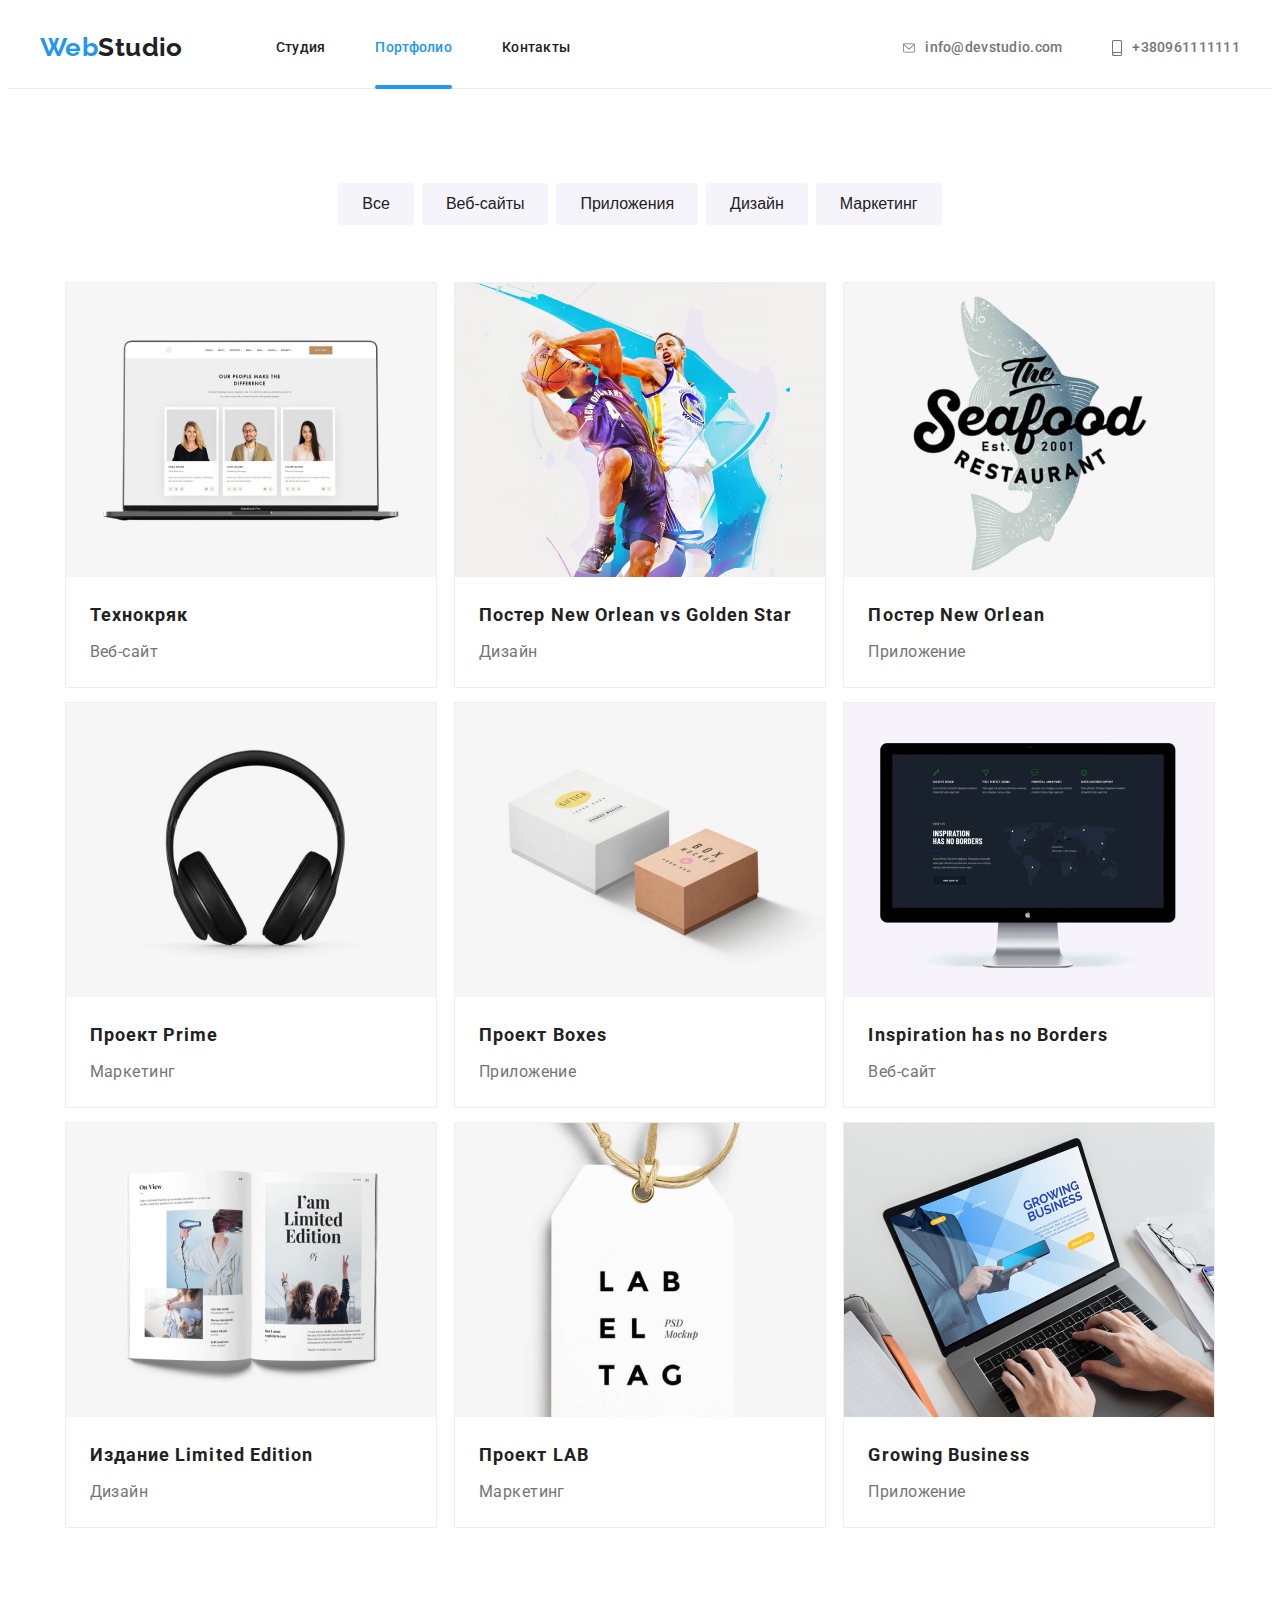
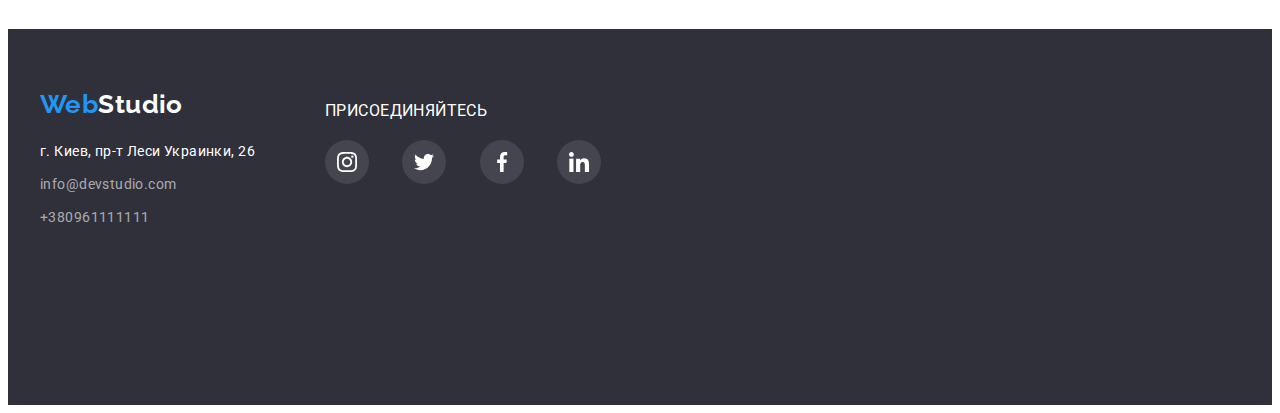
==== commit 078a85b1: "3" ====
--- a/portfolio.html
+++ b/portfolio.html
@@ -8,7 +8,7 @@
         <link href="https://fonts.googleapis.com/css2?family=Raleway:wght@700&family=Roboto:wght@400;500;700;900&display=swap"
             rel="stylesheet">
             <link rel="stylesheet" href="https://cdnjs.cloudflare.com/ajax/libs/modern-normalize/1.0.0/modern-normalize.min.css" integrity="sha512-ISS7cAi1PEhQ8jnbJpJZMd29NlhNj4AWYyLOSp2CE/CsHxTCu+r+t0D2yoJudVrd0/8fTVPUVDzY5Tvli75u/g==" crossorigin="anonymous" />
-        <link rel="stylesheet" href="./CSS/styles.css">
+        <link rel="stylesheet" href="./css/styles.css">
     </head>
     <body>
         <header class="header">
@@ -29,7 +29,7 @@
                 </li>
             </ul>
             </nav>
-            <ul class="contactlist list">
+            <ul class="contact-list list">
                 <li class="contact-link"> <a class="contact-item link" href="mailto:info@devstudio.com">
                         <svg class="social-mail">
                             <use href="./images/symbol.svg#icon-mail">
--- a/css/styles.css
+++ b/css/styles.css
@@ -0,0 +1,767 @@
+:root {
+  --main-font: "Roboto", sans-serif;
+  --secondary-font: "Raleway", sans-serif;
+  --main-color: #757575;
+  --secondary-color: #212121;
+  --accent-color: #2196f3;
+  --accent-color-secondary: #ffffff;
+  --background-color: #2f303a;
+  --background-color-secondary: #f5f4fa;
+  --time-hover: 250ms;
+}
+h1,
+h2,
+h3,
+h4,
+h5,
+h6,
+p {
+  margin: 0;
+}
+img {
+  display: block;
+}
+ul,
+ol {
+  margin: 0;
+  padding: 0;
+}
+.list {
+  list-style: none;
+}
+.link {
+  text-decoration: none;
+}
+.address {
+  font-style: normal;
+}
+.container {
+  width: 1200px;
+  padding-left: 15px;
+  padding-right: 15px;
+  text-align: center;
+  margin-right: auto;
+  margin-left: auto;
+}
+
+body {
+  font-family: var(--main-font);
+  font-size: 14px;
+  letter-spacing: 0.03em;
+}
+/*=============HEADER============*/
+.header {
+  margin-bottom: 0px;
+  border-bottom: 1px solid #ececec;
+}
+.header .container {
+  display: flex;
+  align-items: center;
+}
+.navigation {
+  background: var(--accent-color-secondary);
+  display: flex;
+  align-items: center;
+}
+.logotype {
+  font-family: var(--secondary-font);
+  font-weight: bold;
+  font-size: 26px;
+  line-height: 1.19;
+  color: var(--secondary-color);
+  padding-top: 24px;
+  padding-bottom: 25px;
+  margin-right: 93px;
+  display: block;
+  transition: var(--time-hover) cubic-bezier(0.4, 0, 0.2, 1);
+}
+.logotype:hover,
+.logotype:focus {
+  color: var(--accent-color);
+}
+.logo-item {
+  color: var(--accent-color);
+}
+.navigation-list {
+  display: flex;
+  align-items: center;
+}
+.navigation-item:not(:last-child) {
+  margin-right: 50px;
+}
+.navigation-link {
+  font-weight: 500;
+  font-size: 14px;
+  line-height: 1.14;
+  letter-spacing: 0.02em;
+  color: var(--secondary-color);
+  padding-top: 32px;
+  padding-bottom: 32px;
+  display: block;
+  transition: fill var(--time-hover) cubic-bezier(0.4, 0, 0.2, 1);
+}
+.navigation-link:hover,
+.navigation-link:focus {
+  color: var(--accent-color);
+}
+.navigation-link-current {
+  position: relative;
+  font-weight: 500;
+  font-size: 14px;
+  line-height: 1.14;
+  letter-spacing: 0.02em;
+  color: var(--accent-color);
+  padding-top: 32px;
+  padding-bottom: 32px;
+  display: block;
+}
+.navigation-link-current::after {
+  display: block;
+  position: absolute;
+  bottom: -1px;
+  content: "";
+  width: 100%;
+  height: 4px;
+  background: var(--accent-color);
+  border-radius: 2px;
+}
+.contact-list {
+  display: flex;
+  align-items: center;
+  margin-left: auto;
+}
+.contact-link:not(:last-child) {
+  margin-right: 50px;
+}
+.contact-item {
+  display: flex;
+  font-weight: 500;
+  font-size: 14px;
+  line-height: 1.14;
+  letter-spacing: 0.02em;
+  color: var(--main-color);
+  padding-top: 32px;
+  padding-bottom: 32px;
+  transition: fill var(--time-hover) cubic-bezier(0.4, 0, 0.2, 1);
+}
+.contact-item:hover,
+.contact-item:focus {
+  color: var(--accent-color);
+  transition: fill var(--time-hover) cubic-bezier(0.4, 0, 0.2, 1);
+}
+.social-mail {
+  width: 12px;
+  height: 16px;
+  fill: #757575;
+  margin-right: 10px;
+  transition: fill var(--time-hover) cubic-bezier(0.4, 0, 0.2, 1);
+}
+.social-tel {
+  width: 10px;
+  height: 16px;
+  fill: #757575;
+  margin-right: 10px;
+  transition: fill var(--time-hover) cubic-bezier(0.4, 0, 0.2, 1);
+}
+.contact-item:hover .social-mail,
+.contact-item:focus .social-mail {
+  fill: var(--accent-color);
+  transition: all 250ms cubic-bezier(0.4, 0, 0.2, 1);
+}
+.contact-item:hover .social-tel,
+.contact-item:focus .social-tel {
+  fill: var(--accent-color);
+  transition: fill var(--time-hover) cubic-bezier(0.4, 0, 0.2, 1);
+}
+
+/*=============END-HEADER============*/
+/*=============OFFER============*/
+
+.offer-section {
+  background: var(--background-color);
+  background-image: linear-gradient(
+      rgba(47, 48, 58, 0.4),
+      rgba(47, 48, 58, 0.4)
+    ),
+    url("../images/Img8.jpg");
+  background-repeat: no-repeat;
+  background-position: center;
+  /* max-width: 1600px; */
+  margin: 0 auto;
+  background-size: cover;
+  padding-top: 200px;
+  padding-bottom: 200px;
+}
+.offer-section .container {
+  display: flex;
+  flex-direction: column;
+  justify-content: center;
+  align-items: center;
+}
+.offer-section-title {
+  font-weight: 900;
+  font-size: 44px;
+  line-height: 1.36;
+  letter-spacing: 0.06em;
+  text-transform: uppercase;
+  color: var(--accent-color-secondary);
+  max-width: 696px;
+  text-align: center;
+  margin-bottom: 30px;
+}
+.order-button {
+  min-width: 200px;
+  min-height: 50px;
+  padding: 10px 32px;
+  font-weight: bold;
+  font-size: 16px;
+  line-height: 1.875;
+  letter-spacing: 0.06em;
+  color: var(--accent-color-secondary);
+  background: var(--accent-color);
+  box-shadow: 0px 4px 4px rgba(0, 0, 0, 0.15);
+  border-radius: 4px;
+  border-color: transparent;
+  cursor: pointer;
+  transition: fill var(--time-hover) cubic-bezier(0.4, 0, 0.2, 1);
+}
+.order-button:hover,
+.order-bytton:focus {
+  background: var(--accent-color);
+  box-shadow: 0px 4px 4px rgba(0, 0, 0, 0.15);
+  border-radius: 4px;
+  border-color: transparent;
+  cursor: pointer;
+  transition: fill var(--time-hover) cubic-bezier(0.4, 0, 0.2, 1);
+}
+/*=============END-OFFER============*/
+/*=============DETAILS============*/
+.details-section {
+  padding-top: 94px;
+  padding-bottom: 94px;
+}
+.visually-hidden {
+  position: absolute;
+  width: 1px;
+  height: 1px;
+  margin: -1px;
+  border: 0;
+  padding: 0;
+  white-space: nowrap;
+  clip: rect(1px 1px 1px 1px);
+}
+.details-section-list {
+  display: flex;
+  align-items: center;
+  text-align: left;
+  justify-content: center;
+  margin: -15px;
+}
+.details-section-item {
+  margin: 15px;
+}
+.details-section-item::before {
+  display: block;
+  height: 120px;
+  width: 270px;
+  content: "";
+  background-repeat: no-repeat;
+  background-position: center;
+  background-color: var(--background-color-secondary);
+  border-radius: 4px;
+  margin-bottom: 30px;
+}
+.antenna::before {
+  background-image: url("../images/antenna 1.svg");
+}
+.clock::before {
+  background-image: url("../images/clock\ 1.svg");
+}
+.vector::before {
+  background-image: url("../images/Vector.svg");
+}
+.astronaut::before {
+  background-image: url("../images/astronaut 1.svg");
+}
+
+.details-section-title {
+  font-weight: bold;
+  font-size: 14px;
+  line-height: 1.14;
+  text-transform: uppercase;
+  color: var(--secondary-color);
+  margin-bottom: 10px;
+}
+.details-section-description {
+  width: 270px;
+  height: 75px;
+  font-weight: normal;
+  font-size: 14px;
+  line-height: 1.71;
+  text-transform: none;
+  color: var(--main-color);
+}
+/*=============END-DETAILS============*/
+/*=============WHAT-WE-DO============*/
+.what-we-do {
+  padding-bottom: 94px;
+}
+.what-we-do-title {
+  font-weight: bold;
+  font-size: 36px;
+  line-height: 1.16;
+  color: var(--secondary-color);
+  margin-bottom: 50px;
+}
+.what-we-do-title-list {
+  display: flex;
+  align-items: center;
+  justify-content: center;
+  margin: -15px;
+}
+.what-we-do-item {
+  position: relative;
+  margin: 15px;
+  z-index: -1;
+}
+.what-we-do-image {
+  width: 370px;
+  height: 294px;
+}
+.what-we-do-description {
+  position: absolute;
+  left: 0;
+  bottom: 0;
+  width: 100%;
+  height: 100%;
+  background-color: rgba(47, 48, 58, 0.8);
+  width: 370px;
+  height: 70px;
+  font-weight: bold;
+  font-size: 14px;
+  line-height: 1.14;
+  text-align: center;
+  text-transform: uppercase;
+  padding: 27px 82px 27px 83px;
+  color: var(--accent-color-secondary);
+}
+/*=============END-WHAT-WE-DO============*/
+/*=============OURTEAM============*/
+.ourteam {
+  background: var(--background-color-secondary);
+  padding-top: 94px;
+  padding-bottom: 94px;
+  transition: fill var(--time-hover) cubic-bezier(0.4, 0, 0.2, 1);
+}
+.ourteam-main-title {
+  font-weight: bold;
+  font-size: 36px;
+  line-height: 1.16;
+  color: var(--secondary-color);
+  margin-bottom: 50px;
+}
+.ourteam-list {
+  display: flex;
+  align-items: center;
+  justify-content: center;
+  margin: -15px;
+}
+.ourteam-list-item {
+  margin: 15px;
+}
+.ourteam-content {
+  padding: 30px 32px 32px 32px;
+  background-color: var(--accent-color-secondary);
+  box-shadow: 0px 1px 3px rgba(0, 0, 0, 0.12), 0px 1px 1px rgba(0, 0, 0, 0.14),
+    0px 2px 1px rgba(0, 0, 0, 0.2);
+  border-radius: 0px 0px 4px 4px;
+  transition: fill var(--time-hover) cubic-bezier(0.4, 0, 0.2, 1);
+}
+.ourteam-title {
+  font-style: normal;
+  font-weight: 500;
+  font-size: 16px;
+  line-height: 1.18;
+  color: var(--secondary-color);
+  text-align: center;
+  margin-bottom: 10px;
+}
+.ourteam-image {
+  width: 270px;
+  height: 260px;
+}
+.ourteam-description {
+  font-weight: normal;
+  font-size: 16px;
+  line-height: 1.18;
+  color: var(--main-color);
+  text-align: center;
+  margin-bottom: 16px;
+}
+.social-list {
+  display: flex;
+  justify-content: space-between;
+}
+.social-list-item {
+  width: 44px;
+  height: 44px;
+}
+.social-list-link {
+  display: flex;
+  justify-content: center;
+  align-items: center;
+  width: 100%;
+  height: 100%;
+  background-color: var(--accent-color-secondary);
+  border-radius: 50%;
+  transition: fill var(--time-hover) cubic-bezier(0.4, 0, 0.2, 1);
+}
+.social-list-link:hover,
+.social-list-link:focus {
+  background-color: var(--accent-color);
+  transition: fill var(--time-hover) cubic-bezier(0.4, 0, 0.2, 1);
+}
+.social-list-icon {
+  width: 20px;
+  height: 20px;
+  fill: #afb1b8;
+  transition: fill 250ms cubic-bezier(0.4, 0, 0.2, 1);
+}
+.social-list-link:hover .social-list-icon,
+.social-list-link:focus .social-list-icon {
+  fill: var(--accent-color-secondary);
+  transition: fill var(--time-hover) cubic-bezier(0.4, 0, 0.2, 1);
+}
+
+/*=============END-OURTEAM============*/
+/*=============CLIENT SECTION===========*/
+.client-section {
+  padding-top: 94px;
+  padding-bottom: 94px;
+}
+.client-title {
+  font-weight: bold;
+  font-size: 36px;
+  line-height: 1.16;
+  color: var(--secondary-color);
+  margin-bottom: 50px;
+}
+.client-list {
+  display: flex;
+  justify-content: space-between;
+}
+.client-link {
+  display: flex;
+  justify-content: center;
+  align-items: center;
+  border: 1px solid #afb1b8;
+  border-radius: 4px;
+  width: 100%;
+  height: 100%;
+  transition: fill var(--time-hover) cubic-bezier(0.4, 0, 0.2, 1);
+}
+
+.client-link:hover .client-content,
+.client-link:focus .client-content {
+  fill: var(--accent-color);
+  transition: fill var(--time-hover) cubic-bezier(0.4, 0, 0.2, 1);
+}
+
+.client-link:hover,
+.client-link:focus {
+  border-color: var(--accent-color);
+  transition: fill var(--time-hover) cubic-bezier(0.4, 0, 0.2, 1);
+}
+.client-content {
+  fill: #afb1b8;
+  transition: fill var(--time-hover) cubic-bezier(0.4, 0, 0.2, 1);
+}
+.client-item {
+  width: 170px;
+  height: 90px;
+  display: flex;
+}
+/*=============END CLIENT SECTION===========*/
+/*=============CONTACT-FOOTER===========*/
+.contact-footer .container {
+  display: flex;
+  text-align: left;
+}
+.contact-footer {
+  background: var(--background-color);
+  padding-top: 60px;
+  padding-bottom: 60px;
+}
+.footer-logotype {
+  display: inline-block;
+  font-family: Raleway;
+  font-weight: bold;
+  font-size: 26px;
+  line-height: 1.19;
+  color: var(--accent-color-secondary);
+  margin-bottom: 20px;
+  transition: fill var(--time-hover) cubic-bezier(0.4, 0, 0.2, 1);
+}
+.footer-logotype:hover,
+.footer-logotype:focus {
+  color: var(--accent-color);
+}
+.contact-footer-item:not(:last-child) {
+  margin-bottom: 9px;
+}
+.contact-footer-link {
+  font-weight: normal;
+  font-size: 14px;
+  line-height: 1.71;
+  color: var(--accent-color-secondary);
+  transition: fill var(--time-hover) cubic-bezier(0.4, 0, 0.2, 1);
+}
+.contact-footer-link:hover,
+.contact-footer-link:focus {
+  color: var(--accent-color);
+}
+.contact-footer-link2 {
+  font-weight: normal;
+  font-size: 14px;
+  line-height: 1.71;
+  color: rgba(255, 255, 255, 0.6);
+  transition: fill var(--time-hover) cubic-bezier(0.4, 0, 0.2, 1);
+}
+.contact-footer-link2:hover,
+.contact-footer-link2:focus {
+  color: var(--accent-color);
+}
+.connect {
+  display: inline-block;
+  width: 276px;
+  height: 80px;
+  padding-top: 12px;
+  padding-bottom: 164px;
+  padding-left: 70px;
+}
+.connect-to-us {
+  font-weight: normal;
+  font-size: 16px;
+  color: var(--accent-color-secondary);
+  margin-bottom: 20px;
+}
+
+.connect-to-us-list {
+  display: flex;
+  align-items: center;
+  justify-content: space-between;
+}
+.social-footer-list-item {
+  width: 44px;
+  height: 44px;
+}
+.social-footer-list-link {
+  display: flex;
+  justify-content: center;
+  align-items: center;
+  width: 100%;
+  height: 100%;
+  background-color: rgba(255, 255, 255, 0.1);
+  border-radius: 50%;
+  transition: fill var(--time-hover) cubic-bezier(0.4, 0, 0.2, 1);
+}
+.social-footer-list-icon {
+  width: 20px;
+  height: 20px;
+  fill: var(--accent-color-secondary);
+  transition: fill 250ms cubic-bezier(0.4, 0, 0.2, 1);
+}
+.social-footer-list-link:hover,
+.social-footer-list-link:focus {
+  background-color: var(--accent-color);
+}
+.social-footer-list-link:hover .social-list-icon,
+.social-footer-list-link:focus .social-list-icon {
+  fill: var(--accent-color-secondary);
+  background-color: rgba(255, 255, 255, 0.1);
+  transition: fill var(--time-hover) cubic-bezier(0.4, 0, 0.2, 1);
+}
+/*=============END-CONTACT-FOOTER===========*/
+/*=============PORTFOLIO-BUTTON===========*/
+.portfolio {
+  padding-top: 94px;
+  padding-bottom: 94px;
+}
+.list-portfolio-buttons {
+  display: flex;
+  align-items: center;
+  justify-content: center;
+  margin-bottom: 50px;
+}
+.portfolio-buttons-items:not(:last-child) {
+  margin-right: 8px;
+}
+.portfolio-button {
+  min-width: 73px;
+  min-height: 38px;
+  padding: 6px 22px;
+  font-weight: 500;
+  font-size: 16px;
+  line-height: 1.625;
+  color: var(--secondary-color);
+  background: var(--background-color-secondary);
+  border-radius: 4px;
+  border-color: transparent;
+  cursor: pointer;
+  transition: fill var(--time-hover) cubic-bezier(0.4, 0, 0.2, 1);
+}
+.portfolio-button:hover,
+.portfolio-button:focus {
+  font-weight: 500;
+  font-size: 16px;
+  line-height: 1.625;
+  color: var(--accent-color-secondary);
+  background: var(--accent-color);
+  box-shadow: 0px 3px 1px rgba(0, 0, 0, 0.1), 0px 1px 2px rgba(0, 0, 0, 0.08),
+    0px 2px 2px rgba(0, 0, 0, 0.12);
+  border-radius: 4px;
+  border-color: transparent;
+  cursor: pointer;
+  transition: fill var(--time-hover) cubic-bezier(0.4, 0, 0.2, 1);
+}
+/*=============END-PORTFOLIO-BUTTON===========*/
+/*=============PORTFOLIO-IMAGES===========*/
+.list-portfolio-images .container {
+  display: flex;
+  flex-wrap: wrap;
+  align-items: center;
+  justify-content: center;
+  margin: -7px;
+}
+.portfolio-content {
+  text-align: left;
+  padding-top: 20px;
+  padding-right: 24px;
+  padding-left: 24px;
+  padding-bottom: 20px;
+}
+.list-portfolio-images-items {
+  margin: 7px;
+  display: inline-block;
+  border: 1px solid #eeeeee;
+  transition: fill var(--time-hover) cubic-bezier(0.4, 0, 0.2, 1);
+}
+.list-portfolio-images-items:hover,
+.list-portfolio-images-items:focus {
+  border: 1px solid #eeeeee;
+  border: 1px solid #eeeeee;
+  box-shadow: 0px 1px 1px rgba(0, 0, 0, 0.12), 0px 4px 4px rgba(0, 0, 0, 0.06),
+    1px 4px 6px rgba(0, 0, 0, 0.16);
+  transition: fill var(--time-hover) cubic-bezier(0.4, 0, 0.2, 1);
+}
+.portfolio-list-link:hover,
+.portfolio-list-link:focus {
+  box-shadow: 0px 1px 1px rgba(0, 0, 0, 0.12), 0px 4px 4px rgba(0, 0, 0, 0.06),
+    1px 4px 6px rgba(0, 0, 0, 0.16);
+  transition: fill var(--time-hover) cubic-bezier(0.4, 0, 0.2, 1);
+}
+.portfolio-image {
+  width: 370px;
+  height: 294px;
+}
+.portfolio-images-title {
+  font-weight: bold;
+  font-size: 18px;
+  line-height: 2;
+  letter-spacing: 0.06em;
+  color: var(--secondary-color);
+  margin-bottom: 4px;
+}
+.portfolio-image-description {
+  font-weight: normal;
+  font-size: 16px;
+  line-height: 1.875;
+  color: var(--main-color);
+}
+.portfolio-list-images-wrapper {
+  position: relative;
+  overflow: hidden;
+}
+.overlay {
+  position: absolute;
+  padding: 63px 24px 63px 24px;
+  font-size: 18px;
+  line-height: 1.56;
+  color: var(--accent-color-secondary);
+  text-align: left;
+  left: 0;
+  top: 0;
+  width: 100%;
+  height: 100%;
+  background-color: rgba(33, 150, 243, 0.9);
+  color: var(--accent-color-secondary);
+  transform: translateY(101%);
+  transition: all var(--time-hover) cubic-bezier(0.4, 0, 0.2, 1);
+}
+
+.list-portfolio-images-items:hover .overlay,
+.list-portfolio-images-items:focus .overlay {
+  transform: translateY(0);
+}
+/*=============END-PORTFOLIO-IMAGES===========*/
+/*=============MODAL-ORDER-BUTTON=============*/
+.backdrop is-hidden {
+  visibility: hidden;
+  opacity: 0;
+  pointer-events: none;
+}
+
+.backdrop {
+  position: fixed;
+  top: 0;
+  left: 0;
+  width: 100%;
+  height: 100%;
+  background-color: rgba(0, 0, 0, 0.2);
+  transition: var(--time-hover) cubic-bezier(0.4, 0, 0.2, 1);
+  opacity: 1;
+  visibility: visible;
+  transition: opacity var(--time-hover) cubic-bezier(0.4, 0, 0.2, 1),
+    visibility var(--time-hover) cubic-bezier(0.4, 0, 0.2, 1);
+}
+.modal {
+  position: absolute;
+  display: flex;
+  left: 50%;
+  top: 50%;
+  transform: translate(-50%, -50%) scale(1) rotate(0deg);
+  transition: transform var(--time-hover) cubic-bezier(0.4, 0, 0.2, 1);
+  width: 528px;
+  height: 581px;
+  background-color: var(--accent-color-secondary);
+  box-shadow: 0px 1px 3px rgba(0, 0, 0, 0.12), 0px 1px 1px rgba(0, 0, 0, 0.14),
+    0px 2px 1px rgba(0, 0, 0, 0.2);
+  border-radius: 4px;
+  z-index: 2;
+}
+.model-close-button {
+  position: absolute;
+  top: 8px;
+  right: 8px;
+  width: 30px;
+  height: 30px;
+  background: transparent;
+  border-radius: 50%;
+  border: 1px solid rgba(0, 0, 0, 0.1);
+  cursor: pointer;
+  padding: 0px;
+  outline: none;
+}
+.model-close-icon {
+  width: 100%;
+  height: 100%;
+}
+.is-hidden {
+  opacity: 0;
+  visibility: hidden;
+  pointer-events: none;
+}
+.backdrop.is-hidden .modal {
+  transform: translate(-50%, -50%) scale(0.5) rotate(120deg);
+}
+/*=============END-MODAL-ORDER-BUTTON=============*/
